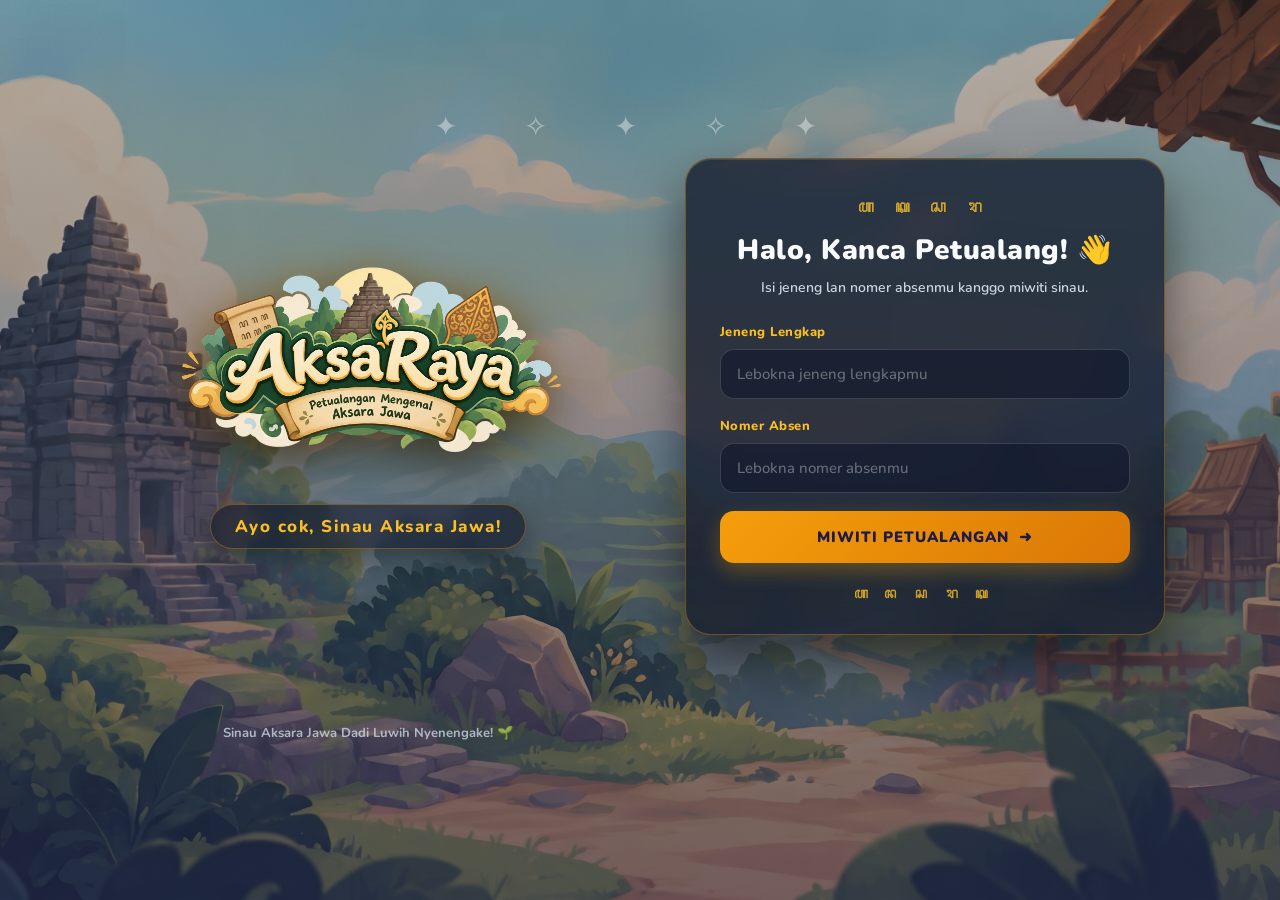
==== index.html @ adb8ab91 "Testing update website" ====
<!doctype html>
<html lang="jv">
  <head>
    <meta charset="UTF-8" />
    <meta name="viewport" content="width=device-width, initial-scale=1.0" />

    <meta
      name="description"
      content="AksaRaya, petualangan nyenengake kanggo sinau Aksara Jawa."
    />

    <title>AksaRaya - Petualangan Aksara Jawa</title>

    <link rel="stylesheet" href="style.css" />
  </head>

  <body>
    <main class="login-page">
      <!-- Hiasan ing latar -->
      <div class="floating leaf leaf-one" aria-hidden="true">🍃</div>
      <div class="floating leaf leaf-two" aria-hidden="true">🌿</div>
      <div class="floating leaf leaf-three" aria-hidden="true">✨</div>
      <div class="floating leaf leaf-four" aria-hidden="true">🍂</div>

      <section class="login-container" aria-label="Kaca mlebu AksaRaya">
        <!-- Jeneng lan logo aplikasi -->
        <header class="brand">
          <img
            src="assets/logo-aksaraya.png"
            alt="Logo AksaRaya"
            class="logo"
          />

          <p class="tagline">Ayo cok, Sinau Aksara Jawa!</p>
        </header>

        <!-- Kertu mlebu -->
        <section class="login-card">
          <div class="decoration" aria-hidden="true">ꦲ ꦏ ꦱ ꦫ</div>

          <h1>Halo, Kanca Petualang! 👋</h1>

          <p class="welcome">
            Isi jeneng lan nomer absenmu kanggo miwiti sinau.
          </p>

          <form id="loginForm">
            <div class="form-group">
              <label for="nama">Jeneng Lengkap</label>

              <input
                type="text"
                id="nama"
                name="nama"
                placeholder="Lebokna jeneng lengkapmu"
                autocomplete="name"
                required
                oninvalid="
                  this.setCustomValidity('Tulung lebokna jenengmu dhisik!')
                "
                oninput="this.setCustomValidity('')"
              />
            </div>

            <div class="form-group">
              <label for="absen">Nomer Absen</label>

              <input
                type="number"
                id="absen"
                name="absen"
                placeholder="Lebokna nomer absenmu"
                min="1"
                max="99"
                step="1"
                required
                oninvalid="this.setCustomValidity('Tulung isi nomer absenmu!')"
                oninput="this.setCustomValidity('')"
              />
            </div>

            <p id="pesan" class="pesan" role="status" aria-live="polite"></p>

            <button type="submit" class="btn-masuk">
              <span>Miwiti Petualangan</span>
              <span class="arrow" aria-hidden="true">➜</span>
            </button>
          </form>

          <div class="bottom-decoration" aria-hidden="true">ꦲ ꦤ ꦕ ꦫ ꦏ</div>
        </section>

        <p class="footer-text">Sinau Aksara Jawa Dadi Luwih Nyenengake! 🌱</p>
      </section>
    </main>

    <!-- Pop-up konfirmasi data siswa -->
    <div
      class="confirm-overlay"
      id="confirmPopup"
      role="dialog"
      aria-modal="true"
      aria-labelledby="confirmTitle"
      aria-describedby="confirmDescription"
      hidden
    >
      <section class="confirm-card">
        <div class="confirm-decoration" aria-hidden="true">ꦲ 🛡️ ꦏ</div>

        <div class="confirm-icon" aria-hidden="true">🛡️</div>

        <h2 id="confirmTitle">Priksa Dhisik, Yuk!</h2>

        <p id="confirmDescription" class="confirm-description">
          Apa data sing koklebokna wis bener?
        </p>

        <div class="confirm-data">
          <div class="confirm-row">
            <span>Jeneng</span>
            <strong id="confirmName"></strong>
          </div>

          <div class="confirm-row">
            <span>Nomer Absen</span>
            <strong id="confirmAbsen"></strong>
          </div>
        </div>

        <p class="confirm-note">Priksa maneh supaya ora kliru, ya!</p>

        <div class="confirm-actions">
          <button type="button" id="editButton" class="edit-button">
            ↩ Ora, Owahi
          </button>

          <button type="button" id="confirmButton" class="confirm-button">
            Ya, Wis Bener! ➜
          </button>
        </div>
      </section>
    </div>

    <script src="click-sound.js"></script>
    <script src="script.js"></script>
  </body>
</html>
---- style.css ----
@import url("https://fonts.googleapis.com/css2?family=Nunito:wght@400;600;700;800;900&display=swap");

/* ========================================
   1. PALET WARNA SELARAS BACKGROUND SENJA
======================================== */
:root {
  --senja-gelap: #1e1b4b; /* Biru malam / ungu tua */
  --senja-hangat: #f59e0b; /* Kuning keemasan matahari terbenam */
  --kayu-pendopo: #78350f; /* Coklat kayu joglo */

  --kaca-panel: rgba(15, 23, 42, 0.75); /* Panel kaca gelap elegan */
  --kaca-border: rgba(245, 158, 11, 0.35); /* Garis emas tipis */

  --teks-terang: #f8fafc;
  --teks-meredup: #cbd5e1;

  --aksen-emas: #fbbf24;
}

* {
  box-sizing: border-box;
  margin: 0;
  padding: 0;
}

body {
  font-family: "Nunito", sans-serif;
  color: var(--teks-terang);
  background-color: var(--senja-gelap);
}

/* ========================================
   2. LATAR BELAKANG GAMBAR UTAMA
======================================== */
.login-page {
  position: relative;
  isolation: isolate;
  display: flex;
  align-items: center;
  justify-content: center;
  min-height: 100vh;
  min-height: 100svh;
  padding: 40px 5%;
  overflow: hidden;

  /* Menggunakan gambar pemandangan candi & senja sebagai background */
  background:
    linear-gradient(to bottom, rgba(15, 23, 42, 0.3), rgba(30, 27, 75, 0.6)),
    url("assets/bg-login.jpeg") center/cover no-repeat fixed;
}

/* Efek debu cahaya magis tipis di udara */
.login-page::before {
  content: "✦       ✧          ✦          ✧       ✦";
  position: absolute;
  z-index: -1;
  inset: 12% 0 auto;
  color: rgba(255, 255, 255, 0.4);
  font-size: clamp(16px, 2.5vw, 28px);
  letter-spacing: 30px;
  text-align: center;
  pointer-events: none;
}

.floating {
  display: none;
}

/* ========================================
   3. TATA LETAK UTAMA
======================================== */
.login-container {
  position: relative;
  z-index: 2;
  display: grid;
  grid-template-columns: minmax(0, 1fr) minmax(360px, 0.95fr);
  align-items: center;
  gap: clamp(30px, 5vw, 70px);
  width: min(100%, 1050px);
  animation: fadeInScale 0.8s cubic-bezier(0.16, 1, 0.3, 1) both;
}

/* ========================================
   4. BRANDING & LOGO
======================================== */
.brand {
  position: relative;
  text-align: center;
}

.logo {
  width: min(100%, 420px);
  max-height: 280px;
  margin: 0 auto 18px;
  object-fit: contain;
  filter: drop-shadow(0 15px 25px rgba(0, 0, 0, 0.6))
    drop-shadow(0 0 15px rgba(245, 158, 11, 0.3));
  animation: floatSlow 5s ease-in-out infinite;
}

.tagline {
  display: inline-block;
  padding: 10px 24px;
  background: rgba(15, 23, 42, 0.6);
  backdrop-filter: blur(8px);
  border: 1px solid var(--kaca-border);
  border-radius: 99px;
  color: var(--aksen-emas);
  font-size: clamp(14px, 1.6vw, 17px);
  font-weight: 800;
  letter-spacing: 1.5px;
  box-shadow: 0 10px 25px rgba(0, 0, 0, 0.3);
}

/* ========================================
   5. KARTU LOGIN (GLASSMORPHISM ELEGAN)
======================================== */
.login-card {
  position: relative;
  width: 100%;
  padding: 38px 34px 30px;

  background: var(--kaca-panel);
  backdrop-filter: blur(14px);
  -webkit-backdrop-filter: blur(14px);
  border: 1.5px solid var(--kaca-border);
  border-radius: 26px;
  box-shadow:
    0 25px 50px rgba(0, 0, 0, 0.5),
    inset 0 1px 0 rgba(255, 255, 255, 0.1);
}

.decoration {
  text-align: center;
  color: var(--aksen-emas);
  font-size: 16px;
  font-weight: 800;
  letter-spacing: 8px;
  margin-bottom: 12px;
  opacity: 0.8;
}

.bottom-decoration {
  text-align: center;
  color: var(--aksen-emas);
  font-size: 14px;
  font-weight: 800;
  letter-spacing: 6px;
  margin-top: 22px;
  opacity: 0.8;
}

h1 {
  margin: 0 0 8px;
  font-size: clamp(22px, 2.3vw, 28px);
  font-weight: 900;
  color: var(--teks-terang);
  text-align: center;
  letter-spacing: 0.5px;
}

.welcome {
  margin: 0 0 25px;
  color: var(--teks-meredup);
  font-size: 14px;
  font-weight: 600;
  text-align: center;
  line-height: 1.5;
}

/* ========================================
   6. FORM & INPUT KELAS MENENGAH
======================================== */
.form-group {
  margin-bottom: 18px;
  text-align: left;
}

.form-group label {
  display: block;
  margin-bottom: 8px;
  color: var(--aksen-emas);
  font-size: 13px;
  font-weight: 800;
  letter-spacing: 0.5px;
}

.form-group input {
  width: 100%;
  min-height: 50px;
  padding: 12px 16px;
  background: rgba(15, 23, 42, 0.6);
  border: 1.5px solid rgba(255, 255, 255, 0.15);
  border-radius: 14px;
  color: white;
  font-family: inherit;
  font-size: 15px;
  outline: none;
  transition: all 0.25s ease;
}

.form-group input::placeholder {
  color: rgba(255, 255, 255, 0.35);
  font-weight: 500;
}

.form-group input:focus {
  background: rgba(15, 23, 42, 0.9);
  border-color: var(--aksen-emas);
  box-shadow: 0 0 0 3px rgba(245, 158, 11, 0.25);
}

.pesan {
  margin: 0;
  color: #fca5a5;
  font-size: 13px;
  font-weight: 700;
  text-align: center;
}
.pesan:not(:empty) {
  margin-bottom: 15px;
  padding: 10px;
  background: rgba(239, 68, 68, 0.2);
  border: 1px solid rgba(239, 68, 68, 0.4);
  border-radius: 10px;
}

/* ========================================
   7. TOMBOL MASUK
======================================== */
.btn-masuk {
  display: flex;
  align-items: center;
  justify-content: center;
  gap: 10px;
  width: 100%;
  min-height: 52px;
  margin-top: 10px;

  background: linear-gradient(135deg, #f59e0b, #d97706);
  border: none;
  border-radius: 14px;
  color: #1e1b4b;
  font-family: inherit;
  font-size: 15px;
  font-weight: 900;
  text-transform: uppercase;
  letter-spacing: 1px;

  box-shadow: 0 8px 20px rgba(245, 158, 11, 0.3);
  cursor: pointer;
  transition: all 0.2s ease;
}

.btn-masuk:hover {
  transform: translateY(-2px);
  box-shadow: 0 12px 25px rgba(245, 158, 11, 0.45);
  filter: brightness(1.08);
}

.btn-masuk:active {
  transform: translateY(1px);
  box-shadow: 0 4px 10px rgba(245, 158, 11, 0.3);
}

.arrow {
  transition: transform 0.2s;
}
.btn-masuk:hover .arrow {
  transform: translateX(5px);
}

.footer-text {
  text-align: center;
  margin-top: 25px;
  color: var(--teks-meredup);
  font-size: 13px;
  font-weight: 700;
  opacity: 0.8;
}

/* ========================================
   8. POP-UP KONFIRMASI
======================================== */
.confirm-overlay[hidden] {
  display: none !important;
}

.confirm-overlay {
  position: fixed;
  inset: 0;
  z-index: 9999;
  display: flex;
  align-items: center;
  justify-content: center;
  padding: 20px;
  background: rgba(15, 23, 42, 0.8);
  backdrop-filter: blur(8px);
  animation: fadeIn 0.25s ease;
}

.confirm-card {
  width: 100%;
  max-width: 440px;
  padding: 36px 30px 28px;
  text-align: center;

  background: rgba(15, 23, 42, 0.92);
  backdrop-filter: blur(16px);
  border: 1.5px solid var(--kaca-border);
  border-radius: 26px;
  box-shadow: 0 25px 60px rgba(0, 0, 0, 0.6);
  animation: scaleUp 0.3s cubic-bezier(0.16, 1, 0.3, 1);
}

.confirm-icon {
  width: 70px;
  height: 70px;
  margin: 0 auto 15px;
  display: grid;
  place-items: center;
  font-size: 34px;
  color: #1e1b4b;
  background: var(--aksen-emas);
  border-radius: 50%;
  box-shadow: 0 5px 15px rgba(245, 158, 11, 0.3);
}

.confirm-decoration {
  color: var(--aksen-emas);
  font-size: 15px;
  letter-spacing: 6px;
  margin-bottom: 10px;
}

.confirm-card h2 {
  margin: 0 0 8px;
  font-size: 24px;
  font-weight: 900;
  color: var(--teks-terang);
}

.confirm-description {
  color: var(--teks-meredup);
  font-size: 14px;
  margin-bottom: 20px;
}

.confirm-data {
  background: rgba(0, 0, 0, 0.4);
  border: 1px solid rgba(255, 255, 255, 0.1);
  border-radius: 16px;
  padding: 16px;
  margin-bottom: 20px;
}

.confirm-row {
  display: flex;
  justify-content: space-between;
  align-items: center;
  margin-bottom: 10px;
}
.confirm-row:last-child {
  margin-bottom: 0;
}

.confirm-row span {
  color: var(--teks-meredup);
  font-size: 13px;
  font-weight: 600;
}
.confirm-row strong {
  color: var(--aksen-emas);
  font-size: 15px;
  font-weight: 800;
}

.confirm-actions {
  display: flex;
  flex-direction: column;
  gap: 12px;
}

.edit-button,
.confirm-button {
  width: 100%;
  padding: 13px;
  border-radius: 14px;
  font-size: 14px;
  font-weight: 800;
  cursor: pointer;
  transition: all 0.2s ease;
}

.edit-button {
  background: transparent;
  color: var(--teks-terang);
  border: 1.5px solid rgba(255, 255, 255, 0.2);
}
.edit-button:hover {
  background: rgba(255, 255, 255, 0.08);
  border-color: white;
}

.confirm-button {
  background: linear-gradient(135deg, #f59e0b, #d97706);
  color: #1e1b4b;
  border: none;
  box-shadow: 0 6px 15px rgba(245, 158, 11, 0.3);
}
.confirm-button:hover {
  filter: brightness(1.1);
  transform: translateY(-1px);
}

.confirm-note {
  display: none;
}

/* ========================================
   9. ANIMASI HALUS
======================================== */
@keyframes fadeInScale {
  0% {
    opacity: 0;
    transform: scale(0.96) translateY(15px);
  }
  100% {
    opacity: 1;
    transform: scale(1) translateY(0);
  }
}
@keyframes scaleUp {
  0% {
    opacity: 0;
    transform: scale(0.95);
  }
  100% {
    opacity: 1;
    transform: scale(1);
  }
}
@keyframes floatSlow {
  0%,
  100% {
    transform: translateY(0);
  }
  50% {
    transform: translateY(-8px);
  }
}
@keyframes fadeIn {
  from {
    opacity: 0;
  }
  to {
    opacity: 1;
  }
}

/* ========================================
   10. RESPONSIVE / LAYAR HP & TABLET
======================================== */
@media (max-width: 850px) {
  .login-page {
    padding: 25px 15px;
    overflow-y: auto;
  }
  .login-container {
    grid-template-columns: 1fr;
    gap: 20px;
    max-width: 440px;
  }
  .logo {
    max-height: 200px;
  }
}

@media (max-width: 480px) {
  .login-card {
    padding: 30px 20px 24px;
    border-radius: 20px;
  }
  h1 {
    font-size: 22px;
  }
  .form-group input {
    min-height: 46px;
    font-size: 14px;
  }
  .btn-masuk {
    min-height: 48px;
    font-size: 14px;
  }
  .confirm-card {
    padding: 30px 20px;
    border-radius: 20px;
  }
}
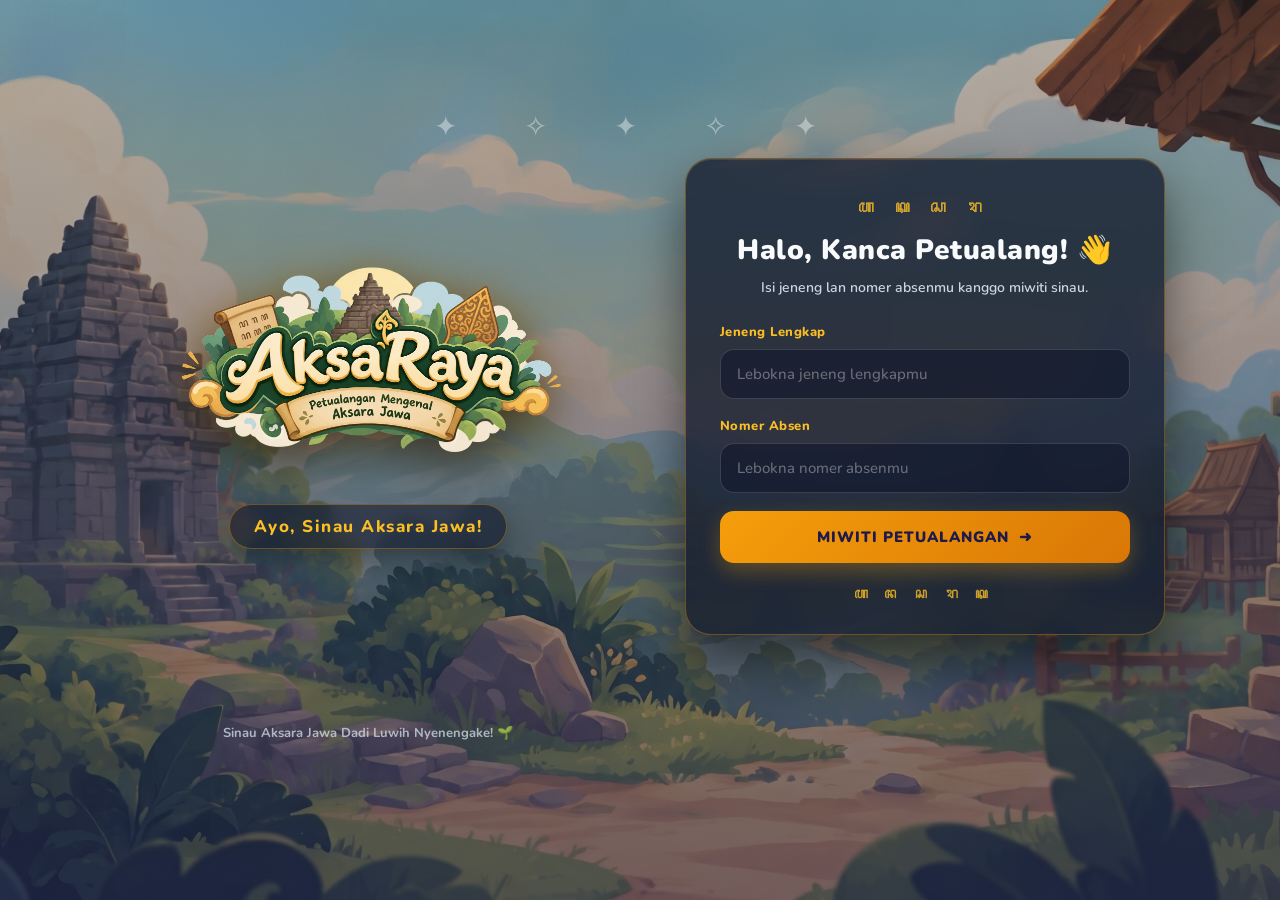
==== commit 0fe9732b: "Testing perubahan" ====
--- a/index.html
+++ b/index.html
@@ -31,7 +31,7 @@
             class="logo"
           />
 
-          <p class="tagline">Ayo cok, Sinau Aksara Jawa!</p>
+          <p class="tagline">Ayo, Sinau Aksara Jawa!</p>
         </header>
 
         <!-- Kertu mlebu -->
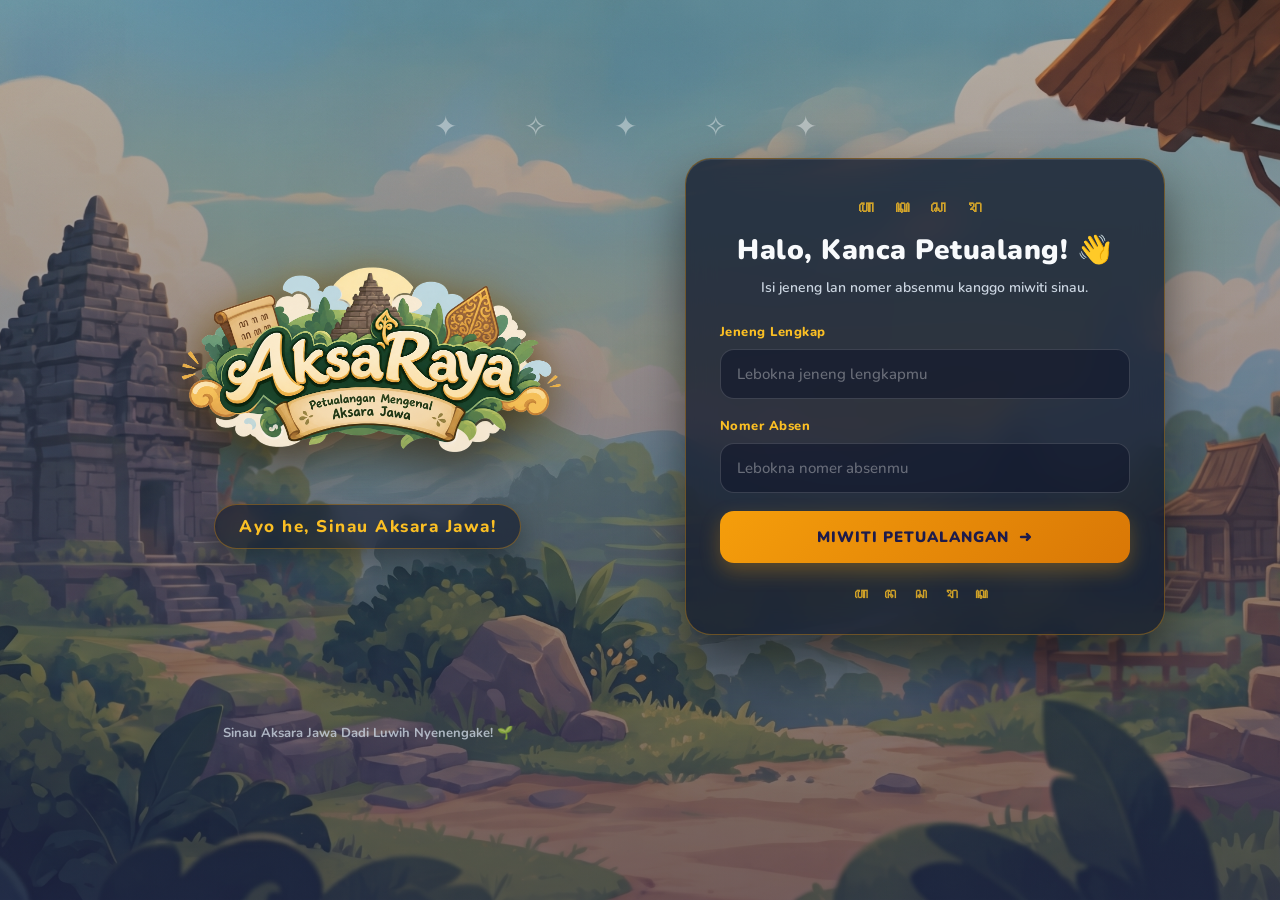
==== commit 64b957a0: "Testing update website" ====
--- a/index.html
+++ b/index.html
@@ -31,7 +31,7 @@
             class="logo"
           />
 
-          <p class="tagline">Ayo, Sinau Aksara Jawa!</p>
+          <p class="tagline">Ayo he, Sinau Aksara Jawa!</p>
         </header>
 
         <!-- Kertu mlebu -->
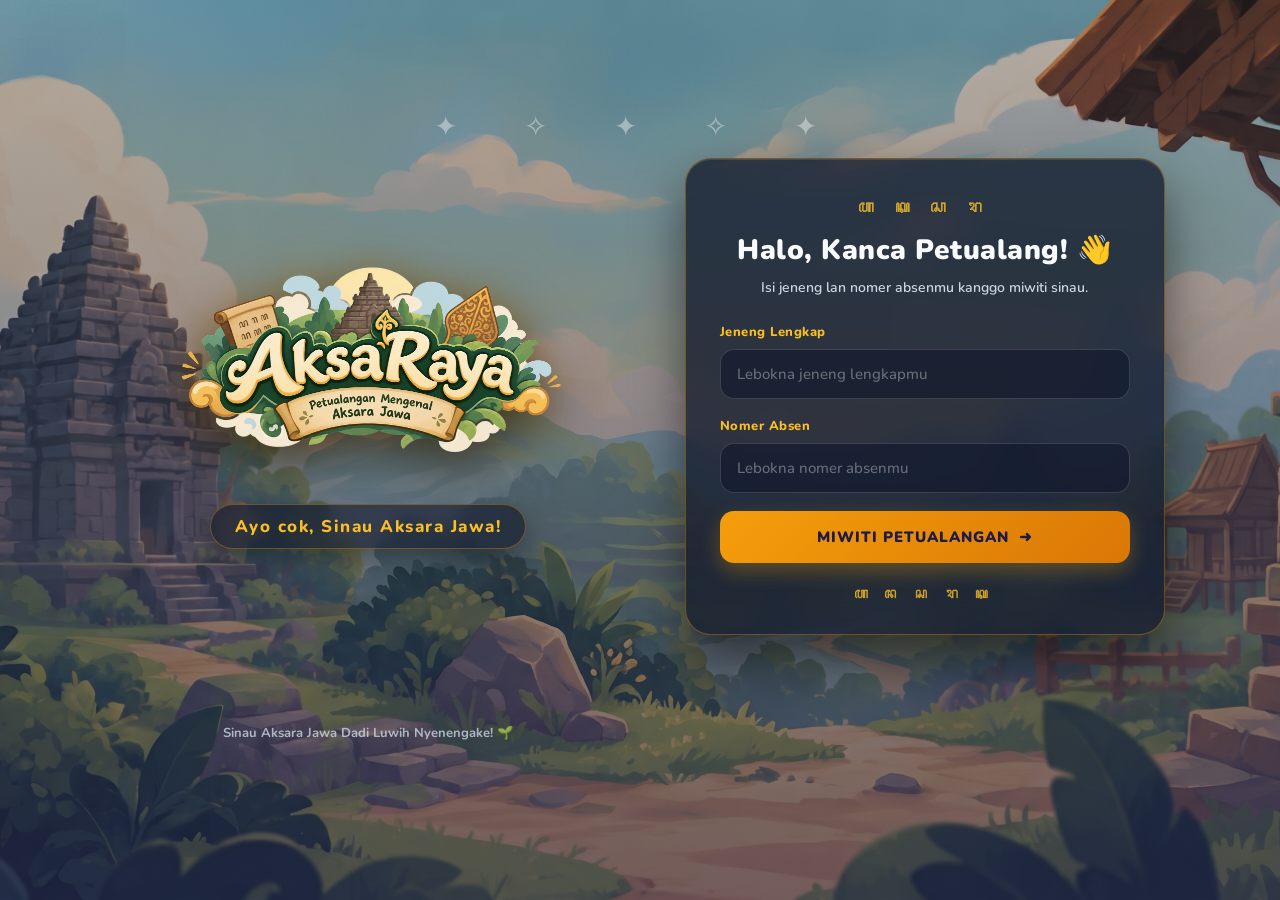
==== commit af937472: "Testing perubahan kalimat" ====
--- a/index.html
+++ b/index.html
@@ -31,7 +31,7 @@
             class="logo"
           />
 
-          <p class="tagline">Ayo he, Sinau Aksara Jawa!</p>
+          <p class="tagline">Ayo cok, Sinau Aksara Jawa!</p>
         </header>
 
         <!-- Kertu mlebu -->
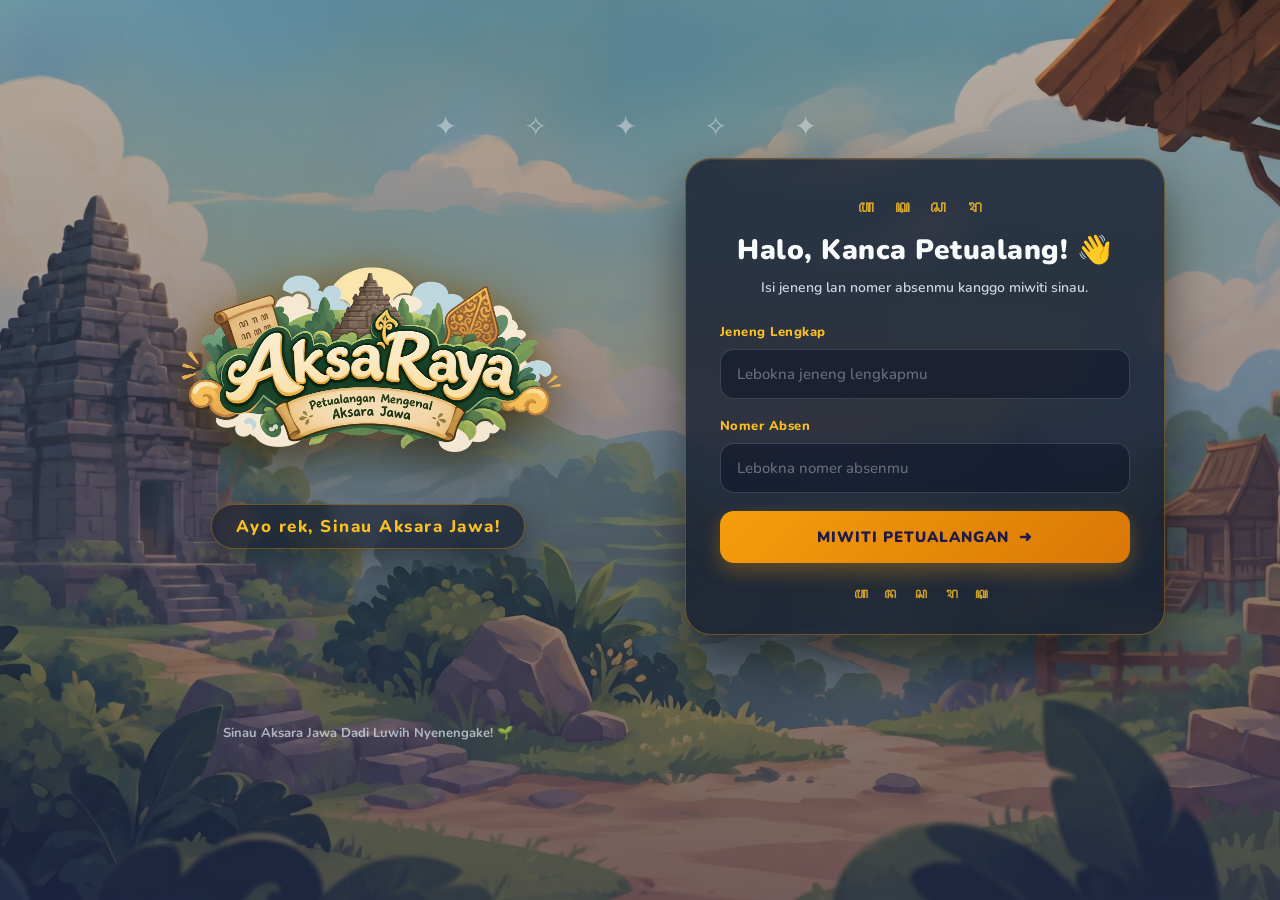
==== commit 89523142: "testing perubahan kalimat" ====
--- a/index.html
+++ b/index.html
@@ -31,7 +31,7 @@
             class="logo"
           />
 
-          <p class="tagline">Ayo cok, Sinau Aksara Jawa!</p>
+          <p class="tagline">Ayo rek, Sinau Aksara Jawa!</p>
         </header>
 
         <!-- Kertu mlebu -->
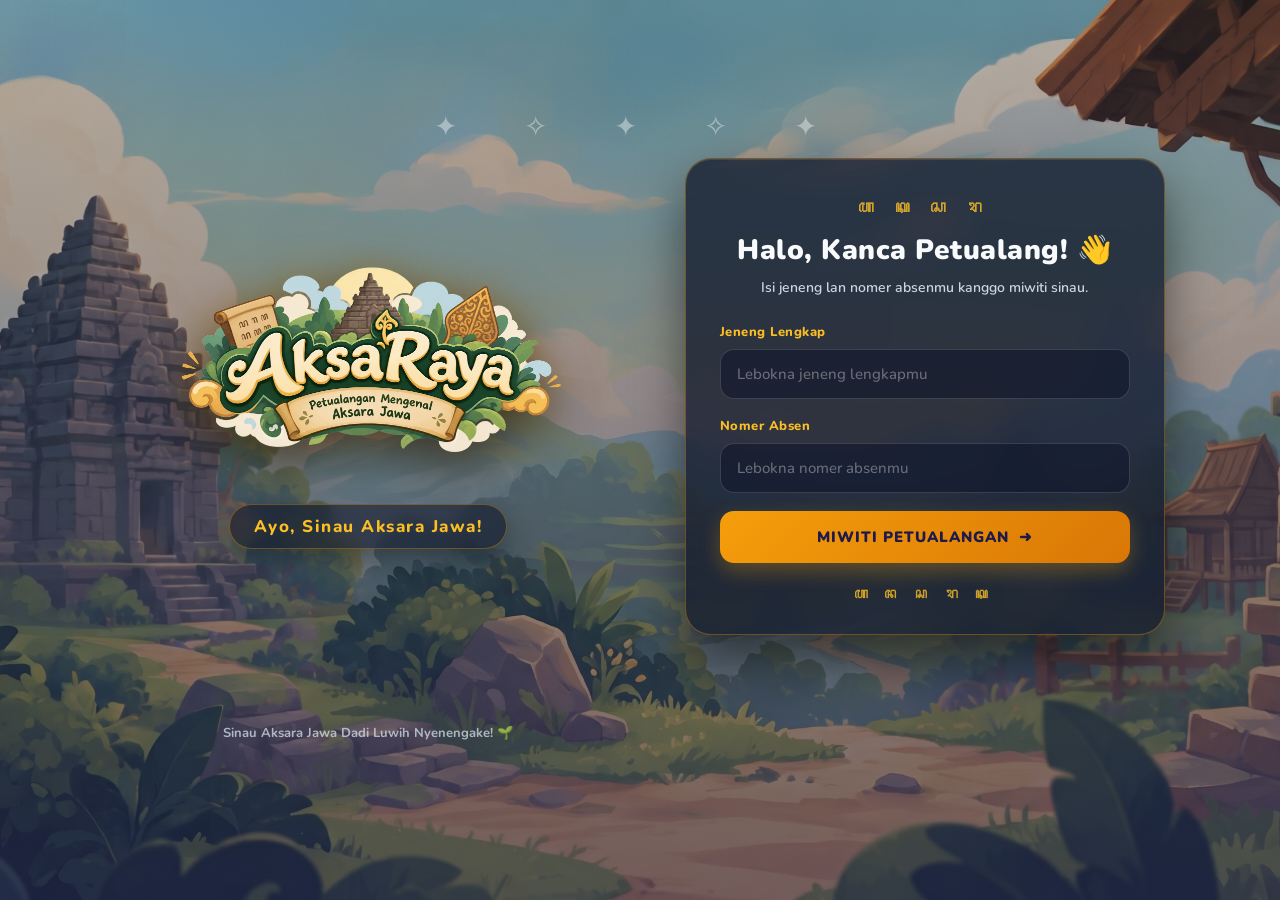
==== commit d4a59f26: "testing perubahan kalimat" ====
--- a/index.html
+++ b/index.html
@@ -31,7 +31,7 @@
             class="logo"
           />
 
-          <p class="tagline">Ayo rek, Sinau Aksara Jawa!</p>
+          <p class="tagline">Ayo, Sinau Aksara Jawa!</p>
         </header>
 
         <!-- Kertu mlebu -->
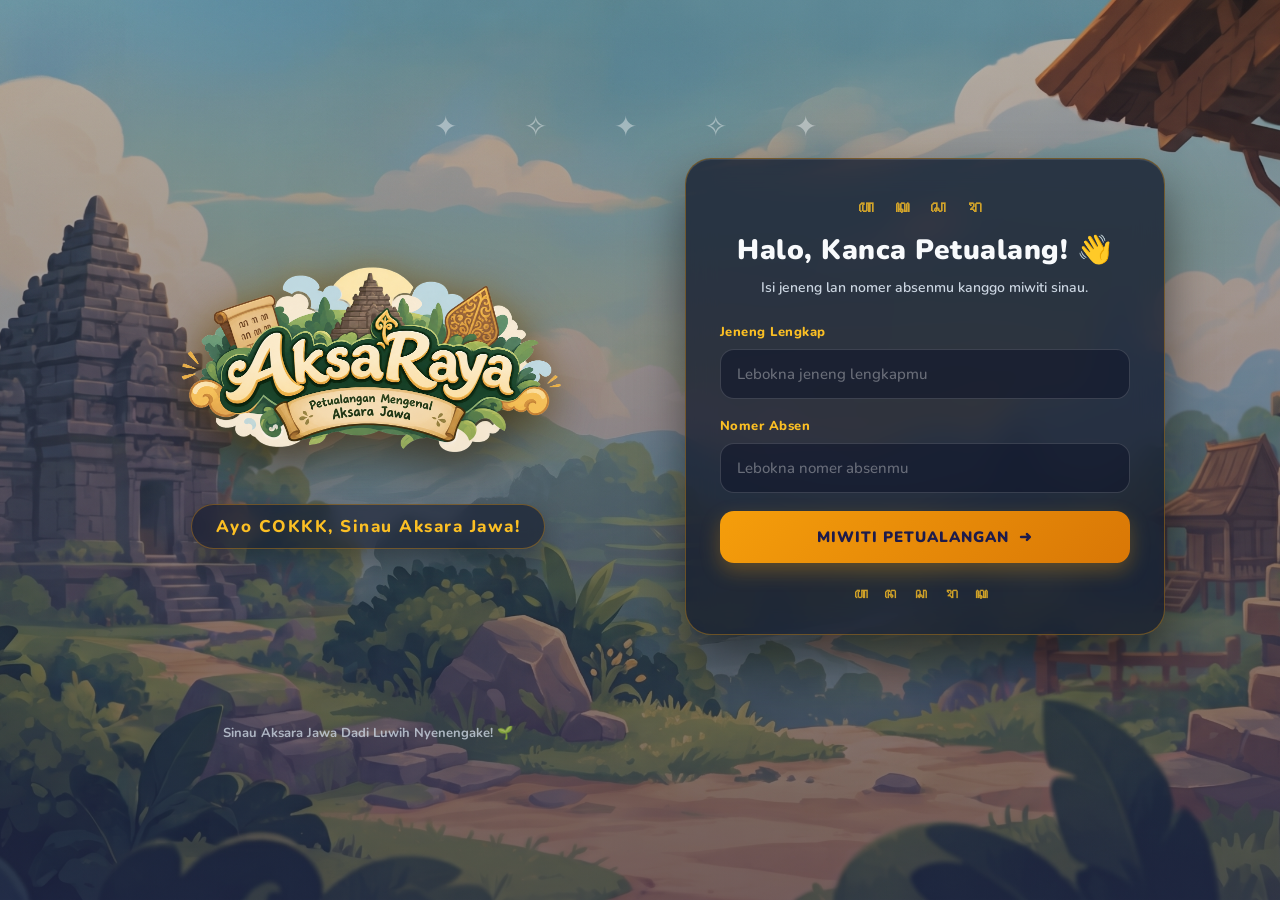
==== commit d91c11eb: "testing kalimat" ====
--- a/index.html
+++ b/index.html
@@ -31,7 +31,7 @@
             class="logo"
           />
 
-          <p class="tagline">Ayo, Sinau Aksara Jawa!</p>
+          <p class="tagline">Ayo COKKK, Sinau Aksara Jawa!</p>
         </header>
 
         <!-- Kertu mlebu -->
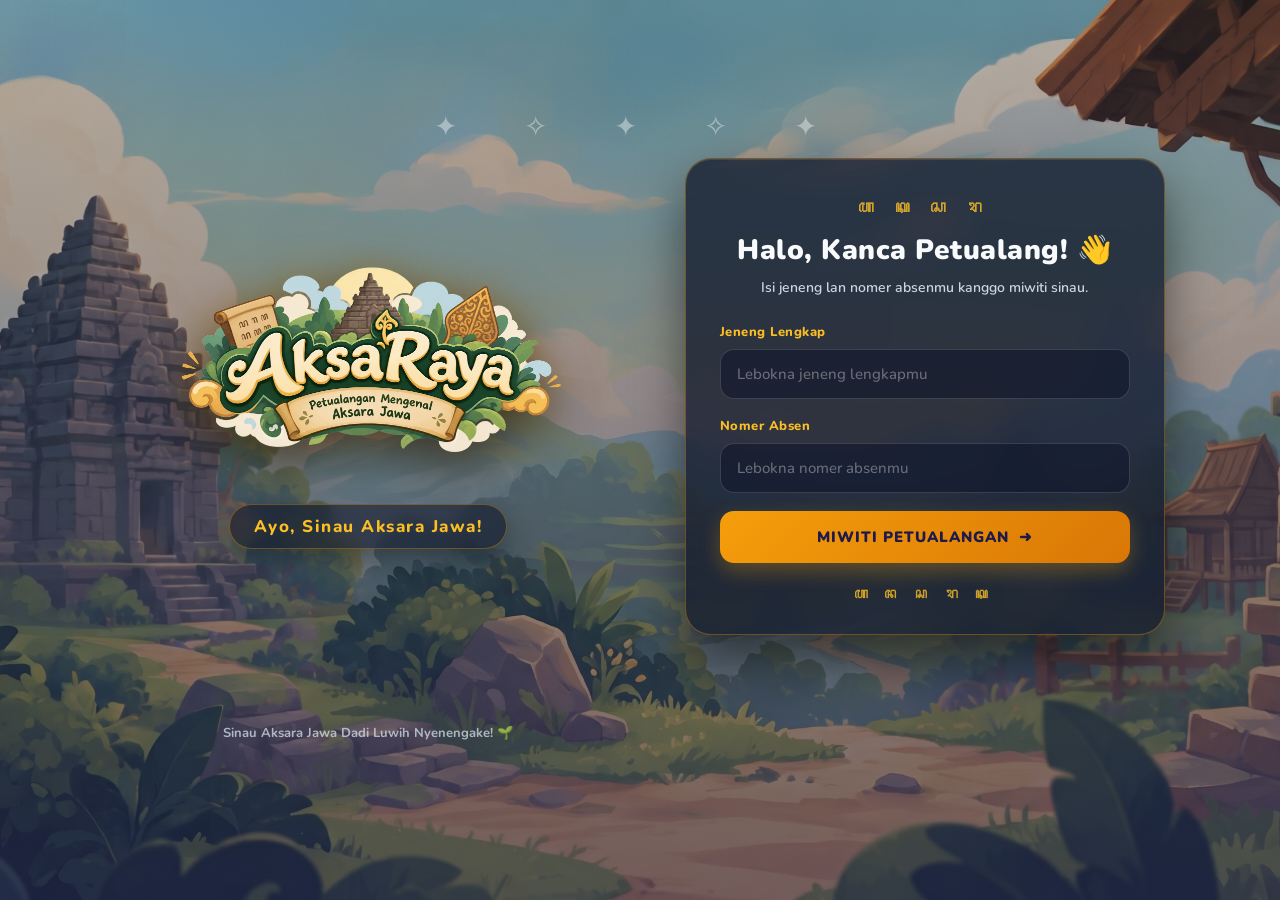
==== commit 27b35007: "testing kalimat" ====
--- a/index.html
+++ b/index.html
@@ -31,7 +31,7 @@
             class="logo"
           />
 
-          <p class="tagline">Ayo COKKK, Sinau Aksara Jawa!</p>
+          <p class="tagline">Ayo, Sinau Aksara Jawa!</p>
         </header>
 
         <!-- Kertu mlebu -->
